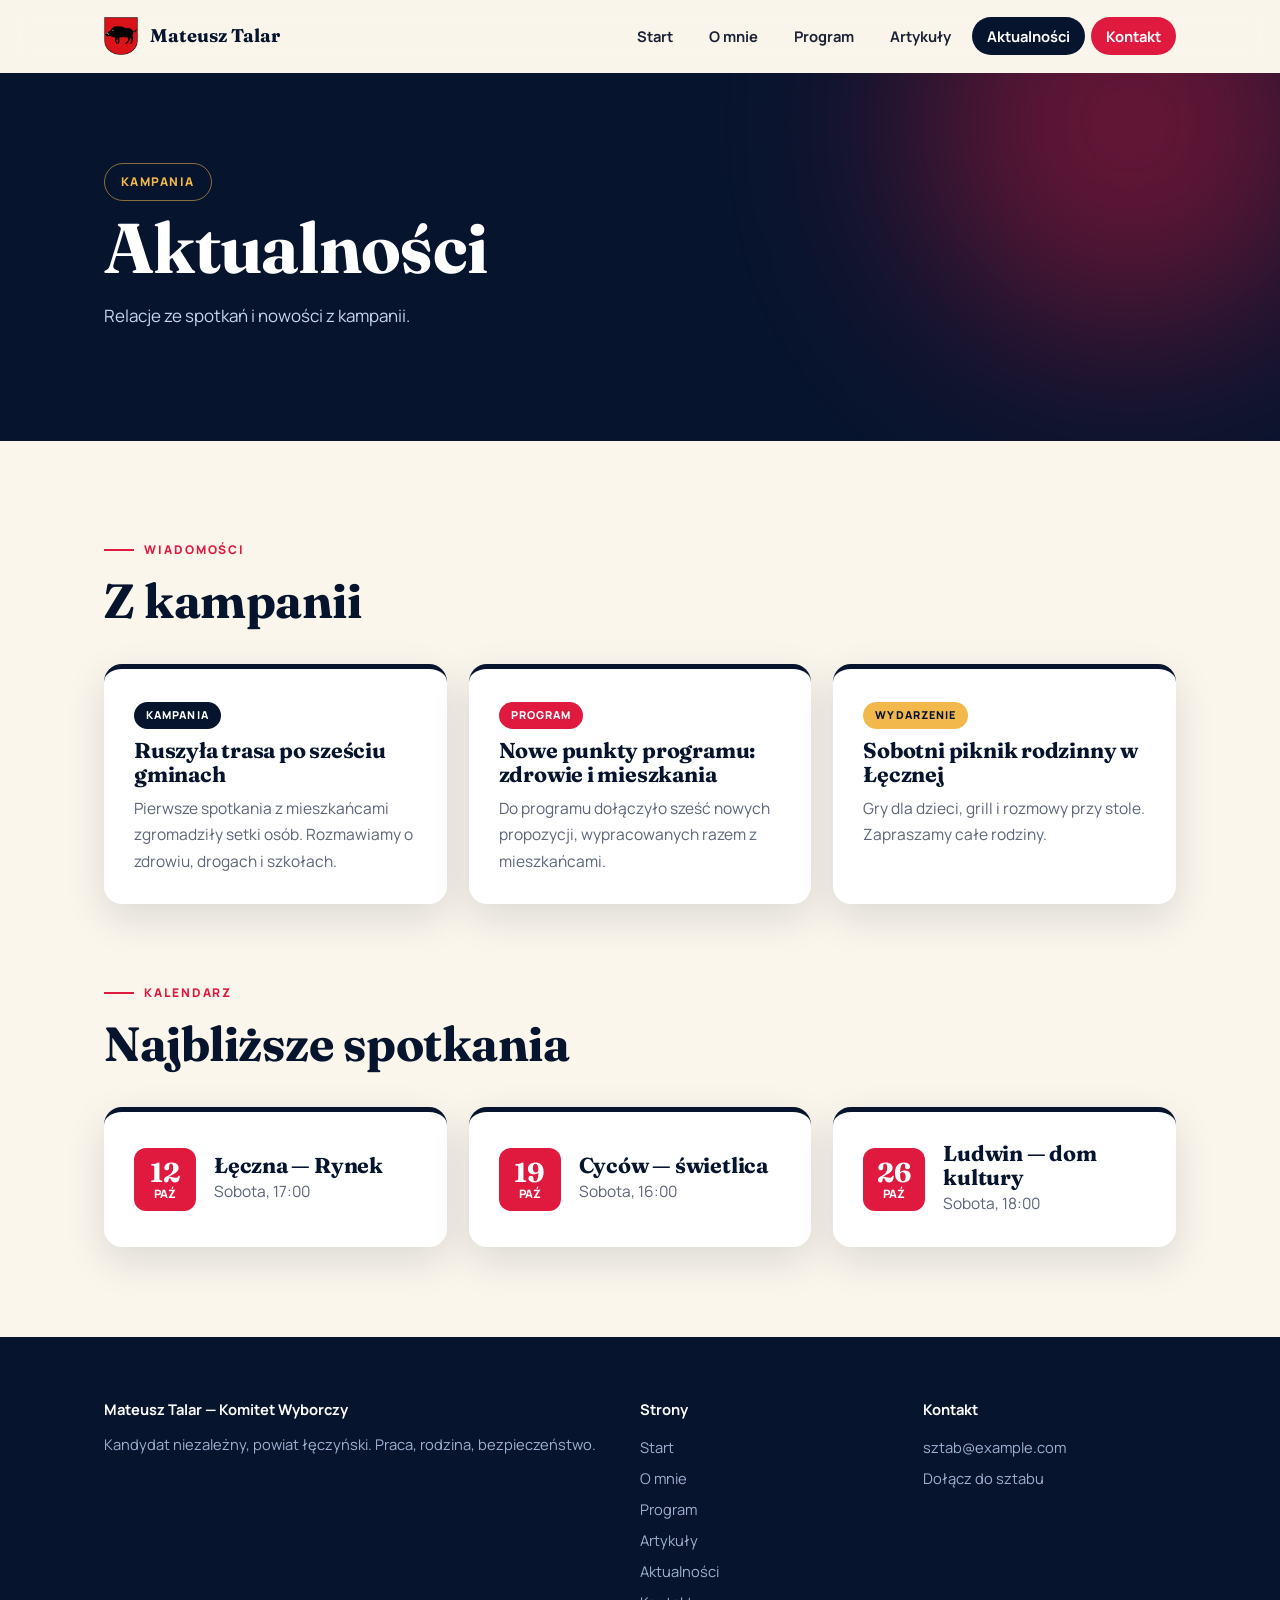
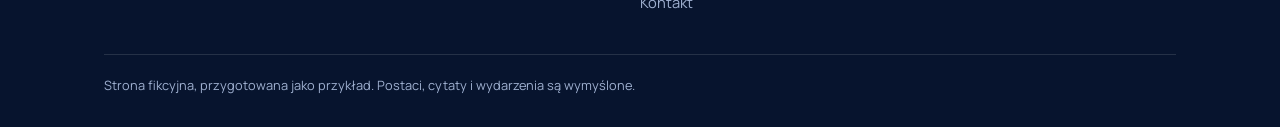
==== aktualnosci.html @ 23834174 "Add files via upload" ====
<!DOCTYPE html><html lang="pl"><head><meta charset="utf-8"><meta name="viewport" content="width=device-width,initial-scale=1"><title>Aktualności — Mateusz Talar</title><meta name="description" content="Wiadomości z kampanii."><link rel="preconnect" href="https://fonts.googleapis.com"><link rel="preconnect" href="https://fonts.gstatic.com" crossorigin><link href="https://fonts.googleapis.com/css2?family=Fraunces:ital,opsz,wght@0,9..144,600;0,9..144,800;1,9..144,600&family=Manrope:wght@400;600;800&display=swap" rel="stylesheet"><link rel="icon" href="logo.png"><link rel="stylesheet" href="style.css"></head><body><div id="nav"></div><header class="page-head"><div class="wrap"><span class="pill">Kampania</span><h1>Aktualności</h1><p>Relacje ze spotkań i nowości z kampanii.</p></div></header><section><div class="wrap"><span class="eyebrow">Wiadomości</span><h2>Z kampanii</h2><div class="grid g3" style="margin:36px 0 70px"><article class="card reveal d1"><span class="tag">Kampania</span><h3>Ruszyła trasa po sześciu gminach</h3><p>Pierwsze spotkania z mieszkańcami zgromadziły setki osób. Rozmawiamy o zdrowiu, drogach i szkołach.</p></article><article class="card reveal d2"><span class="tag">Program</span><h3>Nowe punkty programu: zdrowie i mieszkania</h3><p>Do programu dołączyło sześć nowych propozycji, wypracowanych razem z mieszkańcami.</p></article><article class="card reveal d3"><span class="tag">Wydarzenie</span><h3>Sobotni piknik rodzinny w Łęcznej</h3><p>Gry dla dzieci, grill i rozmowy przy stole. Zapraszamy całe rodziny.</p></article></div><span class="eyebrow">Kalendarz</span><h2>Najbliższe spotkania</h2><div class="grid g3" style="margin-top:36px"><div class="card meet reveal"><div class="date"><b>12</b>paź</div><div><h3 style="margin:0">Łęczna — Rynek</h3><p>Sobota, 17:00</p></div></div><div class="card meet reveal"><div class="date"><b>19</b>paź</div><div><h3 style="margin:0">Cyców — świetlica</h3><p>Sobota, 16:00</p></div></div><div class="card meet reveal"><div class="date"><b>26</b>paź</div><div><h3 style="margin:0">Ludwin — dom kultury</h3><p>Sobota, 18:00</p></div></div></div></div></section><div id="foot"></div><script src="script.js"></script></body></html>
---- style.css ----
:root{--ink:#07142e;--ink2:#0f2a5e;--red:#e0193f;--amber:#f2b84b;--cream:#faf6ec;--paper:#fff;--txt:#1b2236;--dim:#5b6479;--r:18px;--sh:0 14px 40px rgba(7,20,46,.12);--serif:'Fraunces',Georgia,serif;--sans:'Manrope',Arial,sans-serif}
*{box-sizing:border-box;margin:0}html{scroll-behavior:smooth}
body{font-family:var(--sans);color:var(--txt);background:var(--cream);line-height:1.7;font-size:17px;animation:fade .6s ease}
@keyframes fade{from{opacity:0}to{opacity:1}}
a{color:inherit;text-decoration:none}img,svg{max-width:100%}
.wrap{max-width:1120px;margin:0 auto;padding:0 24px}
h1,h2,h3{font-family:var(--serif);line-height:1.12;letter-spacing:-.01em}
h2{font-size:clamp(2rem,4.4vw,3rem);color:var(--ink)}
.eyebrow{display:inline-flex;gap:10px;align-items:center;font-size:.75rem;font-weight:800;letter-spacing:.16em;text-transform:uppercase;color:var(--red);margin-bottom:14px}
.eyebrow:before{content:"";width:30px;height:2px;background:currentColor}
section{padding:90px 0}
/* nav */
.nav{position:sticky;top:0;z-index:50;background:rgba(250,246,236,.8);backdrop-filter:blur(14px);border-bottom:1px solid transparent;transition:.3s}
.nav.scrolled{border-color:rgba(7,20,46,.1);box-shadow:0 6px 24px rgba(7,20,46,.08)}
.nav .wrap{display:flex;align-items:center;justify-content:space-between;height:72px}
.brand{display:flex;gap:12px;align-items:center;font-family:var(--serif);font-weight:700;font-size:1.15rem;color:var(--ink)}
.brand img{width:34px;height:auto;display:block}
.menu{display:flex;gap:6px;list-style:none;padding:0;align-items:center}
.menu a{padding:9px 15px;border-radius:99px;font-weight:700;font-size:.92rem;transition:.2s}
.menu a:hover,.menu a.on{background:var(--ink);color:#fff}
.menu a.cta-s{background:var(--red);color:#fff}.menu a.cta-s:hover{background:#b8112f}
.burger{display:none;background:none;border:0;font-size:1.8rem;cursor:pointer;color:var(--ink)}
/* buttons */
.btn{display:inline-block;padding:15px 30px;border-radius:99px;font-weight:800;font-size:.95rem;border:2px solid transparent;cursor:pointer;font-family:var(--sans);transition:.25s}
.btn.red{background:linear-gradient(135deg,#ff2d55,var(--red));color:#fff;box-shadow:0 12px 28px rgba(224,25,63,.4)}
.btn.red:hover{transform:translateY(-3px);box-shadow:0 18px 34px rgba(224,25,63,.5)}
.btn.line{border-color:rgba(255,255,255,.45);color:#fff}.btn.line:hover{background:#fff;color:var(--ink)}
.btn.dark{background:var(--ink);color:#fff}.btn.dark:hover{background:var(--ink2);transform:translateY(-3px)}
/* hero */
.hero{position:relative;color:#fff;overflow:hidden;padding:110px 0 150px;background:var(--ink)}
.hero:before,.hero:after{content:"";position:absolute;border-radius:50%;filter:blur(90px);opacity:.55;animation:drift 14s ease-in-out infinite alternate}
.hero:before{width:520px;height:520px;background:var(--red);top:-160px;right:-100px}
.hero:after{width:480px;height:480px;background:#2a5bd7;bottom:-200px;left:-120px;animation-delay:-6s}
@keyframes drift{to{transform:translate(-60px,50px) scale(1.15)}}
.hero .wrap{position:relative;z-index:2;display:grid;grid-template-columns:1.4fr .8fr;gap:50px;align-items:center}
.hero h1{font-size:clamp(3.2rem,9vw,6.4rem);font-weight:800;margin:18px 0 22px}
.hero h1 em{font-style:italic;color:var(--amber)}
.hero p.lead{font-size:1.2rem;color:#c8d4ee;max-width:540px;margin-bottom:34px}
.pill{display:inline-block;padding:8px 16px;border:1px solid rgba(242,184,75,.55);border-radius:99px;color:var(--amber);font-size:.75rem;font-weight:800;letter-spacing:.12em;text-transform:uppercase}
.crest{width:min(280px,70%);height:auto;margin:auto;display:block;filter:drop-shadow(0 30px 50px rgba(0,0,0,.5));animation:float 6s ease-in-out infinite}
@keyframes float{50%{transform:translateY(-14px) rotate(1.5deg)}}
.wave{position:absolute;bottom:-1px;left:0;width:100%;height:70px;z-index:3}
/* ticker */
.ticker{background:var(--amber);color:var(--ink);overflow:hidden;white-space:nowrap;font-weight:800;letter-spacing:.1em;text-transform:uppercase;font-size:.82rem;padding:13px 0}
.ticker div{display:inline-block;animation:tick 28s linear infinite}
@keyframes tick{to{transform:translateX(-50%)}}
/* cards & grids */
.grid{display:grid;gap:22px}.g3{grid-template-columns:repeat(auto-fit,minmax(280px,1fr))}.g2{grid-template-columns:repeat(auto-fit,minmax(340px,1fr))}
.card{background:var(--paper);border-radius:var(--r);padding:30px;box-shadow:var(--sh);border-top:5px solid var(--ink);transition:.3s}
.card:hover{transform:translateY(-8px);border-top-color:var(--red)}
.card h3{font-size:1.35rem;margin:10px 0 8px;color:var(--ink)}.card p{color:var(--dim);font-size:.97rem}
.tag{display:inline-block;padding:4px 12px;border-radius:99px;background:var(--ink);color:#fff;font-size:.68rem;font-weight:800;letter-spacing:.1em;text-transform:uppercase}
.card:nth-child(3n+2) .tag{background:var(--red)}.card:nth-child(3n) .tag{background:var(--amber);color:var(--ink)}
.stats{display:grid;grid-template-columns:repeat(auto-fit,minmax(200px,1fr));gap:22px;margin-top:0;position:relative;z-index:4}
.stat{background:#fff;border-radius:var(--r);padding:28px;box-shadow:var(--sh);text-align:center}
.stat b{display:block;font-family:var(--serif);font-size:3.4rem;color:var(--red);line-height:1}.stat span{color:var(--dim);font-weight:600;font-size:.9rem}
.dark-sec{background:linear-gradient(135deg,var(--ink),var(--ink2));color:#fff}.dark-sec h2{color:#fff}
.timeline{border-left:3px solid var(--amber);padding-left:30px;display:grid;gap:30px;margin-top:30px}
.timeline div{position:relative}.timeline div:before{content:"";position:absolute;left:-40px;top:6px;width:16px;height:16px;border-radius:50%;background:var(--red);border:3px solid var(--cream)}
.timeline b{font-family:var(--serif);color:var(--red);font-size:1.3rem}
.quote{font-family:var(--serif);font-size:clamp(1.5rem,3vw,2.2rem);font-style:italic;max-width:820px;color:var(--ink)}
.filters{display:flex;flex-wrap:wrap;gap:10px;margin:26px 0 38px}
.filters button{padding:10px 20px;border-radius:99px;border:2px solid var(--ink);background:none;font-weight:800;cursor:pointer;font-family:var(--sans);transition:.2s}
.filters button.on,.filters button:hover{background:var(--ink);color:#fff}
.page-head{background:var(--ink);color:#fff;padding:90px 0 110px;position:relative;overflow:hidden}
.page-head:before{content:"";position:absolute;width:420px;height:420px;border-radius:50%;background:var(--red);filter:blur(100px);opacity:.45;top:-160px;right:-60px;animation:drift 12s ease-in-out infinite alternate}
.page-head .wrap{position:relative}.page-head h1{font-size:clamp(2.4rem,6vw,4.4rem);margin-top:8px}.page-head p{color:#c8d4ee;max-width:620px;margin-top:14px}
.meet{display:flex;gap:18px;align-items:center}.date{min-width:62px;text-align:center;background:var(--red);color:#fff;border-radius:12px;padding:10px 4px;font-size:.72rem;font-weight:800;text-transform:uppercase;line-height:1.1}.date b{display:block;font-family:var(--serif);font-size:1.7rem}
form{display:grid;gap:16px}label{font-weight:800;font-size:.8rem;text-transform:uppercase;letter-spacing:.08em}
input,textarea,select{width:100%;padding:14px 16px;border-radius:12px;border:2px solid #e3dccb;font:inherit;background:#fff;transition:.2s}
input:focus,textarea:focus,select:focus{outline:none;border-color:var(--red);box-shadow:0 0 0 4px rgba(224,25,63,.15)}
footer{background:var(--ink);color:#9fb0d0;padding:60px 0 30px;font-size:.92rem}
footer .cols{display:grid;grid-template-columns:2fr 1fr 1fr;gap:30px}footer h4{color:#fff;margin-bottom:10px}footer a{display:block;padding:3px 0}footer a:hover{color:var(--amber)}
.fine{border-top:1px solid rgba(255,255,255,.12);margin-top:36px;padding-top:20px;font-size:.8rem}
.reveal{opacity:0;transform:translateY(34px);transition:opacity .8s,transform .8s cubic-bezier(.2,.7,.2,1)}.reveal.in{opacity:1;transform:none}
.d1{transition-delay:.1s}.d2{transition-delay:.2s}.d3{transition-delay:.3s}
@media(max-width:820px){.hero .wrap{grid-template-columns:1fr}.crest{display:none}.burger{display:block}
.menu{display:none;position:absolute;top:72px;left:0;right:0;background:var(--cream);flex-direction:column;padding:16px;box-shadow:var(--sh)}.menu.open{display:flex}footer .cols{grid-template-columns:1fr}section{padding:64px 0}}
@media(prefers-reduced-motion:reduce){*{animation:none!important;transition:none!important}.reveal{opacity:1;transform:none}}
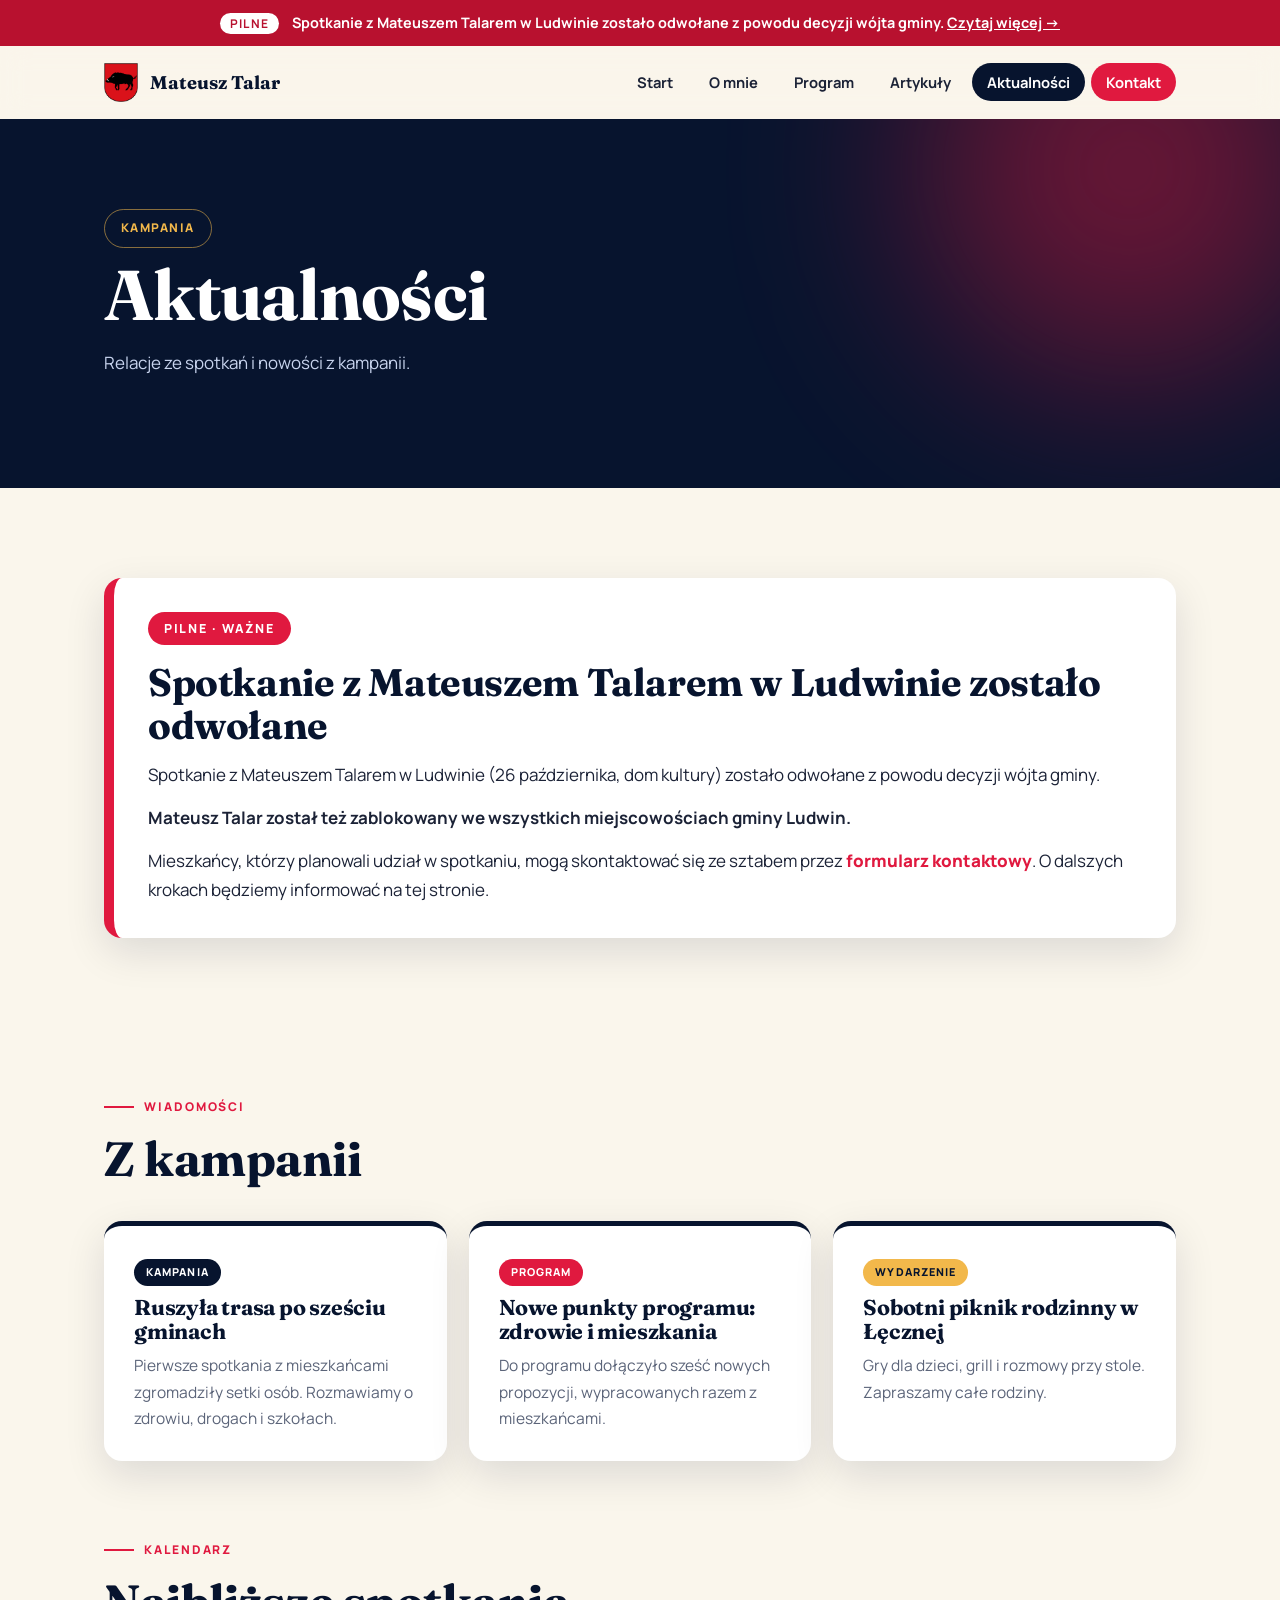
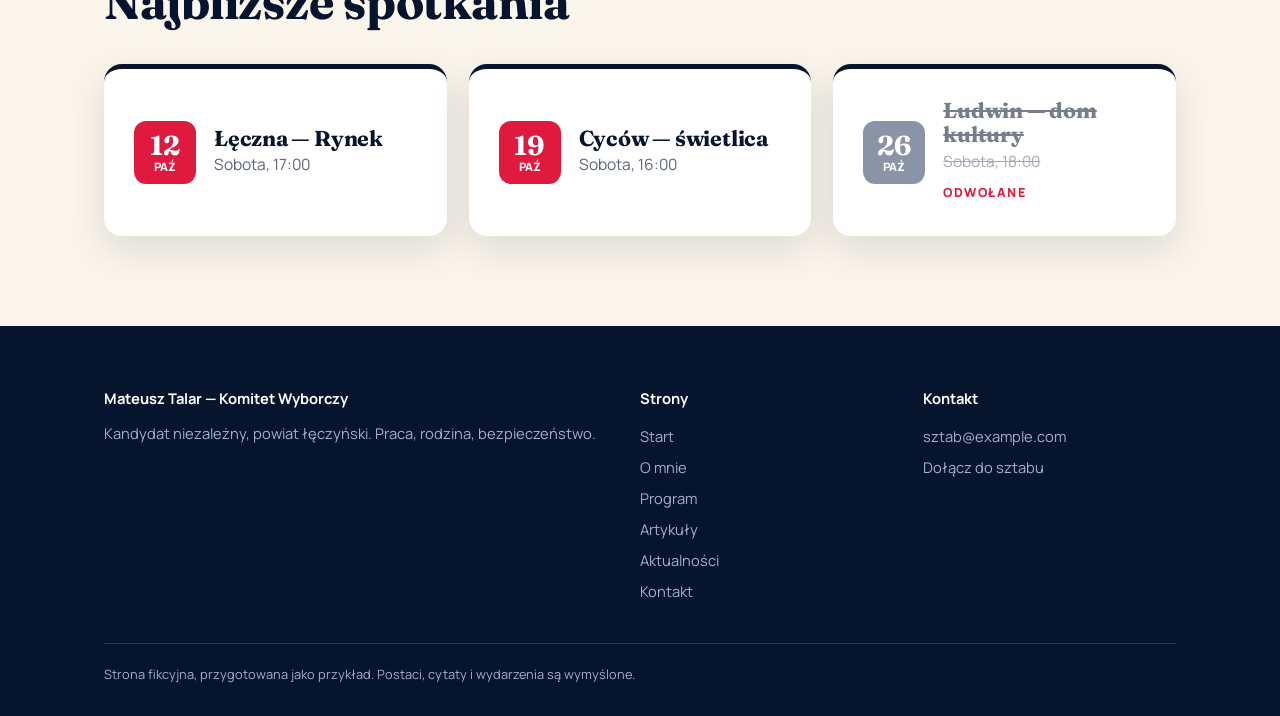
==== commit c3d1364a: "Add files via upload" ====
--- a/aktualnosci.html
+++ b/aktualnosci.html
@@ -1 +1,2 @@
-<!DOCTYPE html><html lang="pl"><head><meta charset="utf-8"><meta name="viewport" content="width=device-width,initial-scale=1"><title>Aktualności — Mateusz Talar</title><meta name="description" content="Wiadomości z kampanii."><link rel="preconnect" href="https://fonts.googleapis.com"><link rel="preconnect" href="https://fonts.gstatic.com" crossorigin><link href="https://fonts.googleapis.com/css2?family=Fraunces:ital,opsz,wght@0,9..144,600;0,9..144,800;1,9..144,600&family=Manrope:wght@400;600;800&display=swap" rel="stylesheet"><link rel="icon" href="logo.png"><link rel="stylesheet" href="style.css"></head><body><div id="nav"></div><header class="page-head"><div class="wrap"><span class="pill">Kampania</span><h1>Aktualności</h1><p>Relacje ze spotkań i nowości z kampanii.</p></div></header><section><div class="wrap"><span class="eyebrow">Wiadomości</span><h2>Z kampanii</h2><div class="grid g3" style="margin:36px 0 70px"><article class="card reveal d1"><span class="tag">Kampania</span><h3>Ruszyła trasa po sześciu gminach</h3><p>Pierwsze spotkania z mieszkańcami zgromadziły setki osób. Rozmawiamy o zdrowiu, drogach i szkołach.</p></article><article class="card reveal d2"><span class="tag">Program</span><h3>Nowe punkty programu: zdrowie i mieszkania</h3><p>Do programu dołączyło sześć nowych propozycji, wypracowanych razem z mieszkańcami.</p></article><article class="card reveal d3"><span class="tag">Wydarzenie</span><h3>Sobotni piknik rodzinny w Łęcznej</h3><p>Gry dla dzieci, grill i rozmowy przy stole. Zapraszamy całe rodziny.</p></article></div><span class="eyebrow">Kalendarz</span><h2>Najbliższe spotkania</h2><div class="grid g3" style="margin-top:36px"><div class="card meet reveal"><div class="date"><b>12</b>paź</div><div><h3 style="margin:0">Łęczna — Rynek</h3><p>Sobota, 17:00</p></div></div><div class="card meet reveal"><div class="date"><b>19</b>paź</div><div><h3 style="margin:0">Cyców — świetlica</h3><p>Sobota, 16:00</p></div></div><div class="card meet reveal"><div class="date"><b>26</b>paź</div><div><h3 style="margin:0">Ludwin — dom kultury</h3><p>Sobota, 18:00</p></div></div></div></div></section><div id="foot"></div><script src="script.js"></script></body></html>+<!DOCTYPE html><html lang="pl"><head><meta charset="utf-8"><meta name="viewport" content="width=device-width,initial-scale=1"><title>Aktualności — Mateusz Talar</title><meta name="description" content="Wiadomości z kampanii."><link rel="preconnect" href="https://fonts.googleapis.com"><link rel="preconnect" href="https://fonts.gstatic.com" crossorigin><link href="https://fonts.googleapis.com/css2?family=Fraunces:ital,opsz,wght@0,9..144,600;0,9..144,800;1,9..144,600&family=Manrope:wght@400;600;800&display=swap" rel="stylesheet"><link rel="icon" href="logo.png"><link rel="stylesheet" href="style.css"></head><body><div id="nav"></div><header class="page-head"><div class="wrap"><span class="pill">Kampania</span><h1>Aktualności</h1><p>Relacje ze spotkań i nowości z kampanii.</p></div></header><section><div class="wrap"><div class="urgent" id="pilne"><span class="badge">PILNE · WAŻNE</span><h2>Spotkanie z Mateuszem Talarem w Ludwinie zostało odwołane</h2><p>Spotkanie z Mateuszem Talarem w Ludwinie (26 października, dom kultury) zostało odwołane z powodu decyzji wójta gminy.</p><p style="margin-top:14px"><strong>Mateusz Talar został też zablokowany we wszystkich miejscowościach gminy Ludwin.</strong></p><p style="margin-top:14px">Mieszkańcy, którzy planowali udział w spotkaniu, mogą skontaktować się ze sztabem przez <a href="kontakt.html" style="color:var(--red);font-weight:800">formularz kontaktowy</a>. O dalszych krokach będziemy informować na tej stronie.</p></div></div></section>
+<section style="padding-top:0"><div class="wrap"><span class="eyebrow">Wiadomości</span><h2>Z kampanii</h2><div class="grid g3" style="margin:36px 0 70px"><article class="card reveal d1"><span class="tag">Kampania</span><h3>Ruszyła trasa po sześciu gminach</h3><p>Pierwsze spotkania z mieszkańcami zgromadziły setki osób. Rozmawiamy o zdrowiu, drogach i szkołach.</p></article><article class="card reveal d2"><span class="tag">Program</span><h3>Nowe punkty programu: zdrowie i mieszkania</h3><p>Do programu dołączyło sześć nowych propozycji, wypracowanych razem z mieszkańcami.</p></article><article class="card reveal d3"><span class="tag">Wydarzenie</span><h3>Sobotni piknik rodzinny w Łęcznej</h3><p>Gry dla dzieci, grill i rozmowy przy stole. Zapraszamy całe rodziny.</p></article></div><span class="eyebrow">Kalendarz</span><h2>Najbliższe spotkania</h2><div class="grid g3" style="margin-top:36px"><div class="card meet reveal"><div class="date"><b>12</b>paź</div><div><h3 style="margin:0">Łęczna — Rynek</h3><p>Sobota, 17:00</p></div></div><div class="card meet reveal"><div class="date"><b>19</b>paź</div><div><h3 style="margin:0">Cyców — świetlica</h3><p>Sobota, 16:00</p></div></div><div class="card meet reveal cancelled"><div class="date"><b>26</b>paź</div><div><h3 style="margin:0">Ludwin — dom kultury</h3><p>Sobota, 18:00</p><span class="stamp">ODWOŁANE</span></div></div></div></div></section><div id="foot"></div><script src="script.js"></script></body></html>
--- a/style.css
+++ b/style.css
@@ -77,3 +77,12 @@
 @media(max-width:820px){.hero .wrap{grid-template-columns:1fr}.crest{display:none}.burger{display:block}
 .menu{display:none;position:absolute;top:72px;left:0;right:0;background:var(--cream);flex-direction:column;padding:16px;box-shadow:var(--sh)}.menu.open{display:flex}footer .cols{grid-template-columns:1fr}section{padding:64px 0}}
 @media(prefers-reduced-motion:reduce){*{animation:none!important;transition:none!important}.reveal{opacity:1;transform:none}}
+
+.alert{display:block;background:#b8112f;color:#fff;text-align:center;padding:11px 20px;font-weight:700;font-size:.9rem;animation:pulse 2.4s ease-in-out infinite}
+.alert b{background:#fff;color:#b8112f;padding:2px 10px;border-radius:99px;margin-right:10px;letter-spacing:.1em;font-size:.75rem}
+@keyframes pulse{50%{background:#e0193f}}
+.urgent{background:#fff;border-left:10px solid var(--red);border-radius:var(--r);padding:34px;box-shadow:var(--sh);margin-bottom:60px;scroll-margin-top:90px}
+.urgent .badge{display:inline-block;background:var(--red);color:#fff;font-weight:800;letter-spacing:.14em;padding:6px 16px;border-radius:99px;font-size:.78rem;animation:pulse 2.4s ease-in-out infinite}
+.urgent h2{margin:16px 0 14px;font-size:clamp(1.7rem,3.6vw,2.4rem)}
+.cancelled h3,.cancelled p{text-decoration:line-through;opacity:.55}.cancelled .date{background:#8b93a6}
+.stamp{display:inline-block;margin-top:8px;color:var(--red);font-weight:800;font-size:.78rem;letter-spacing:.12em;text-decoration:none!important}
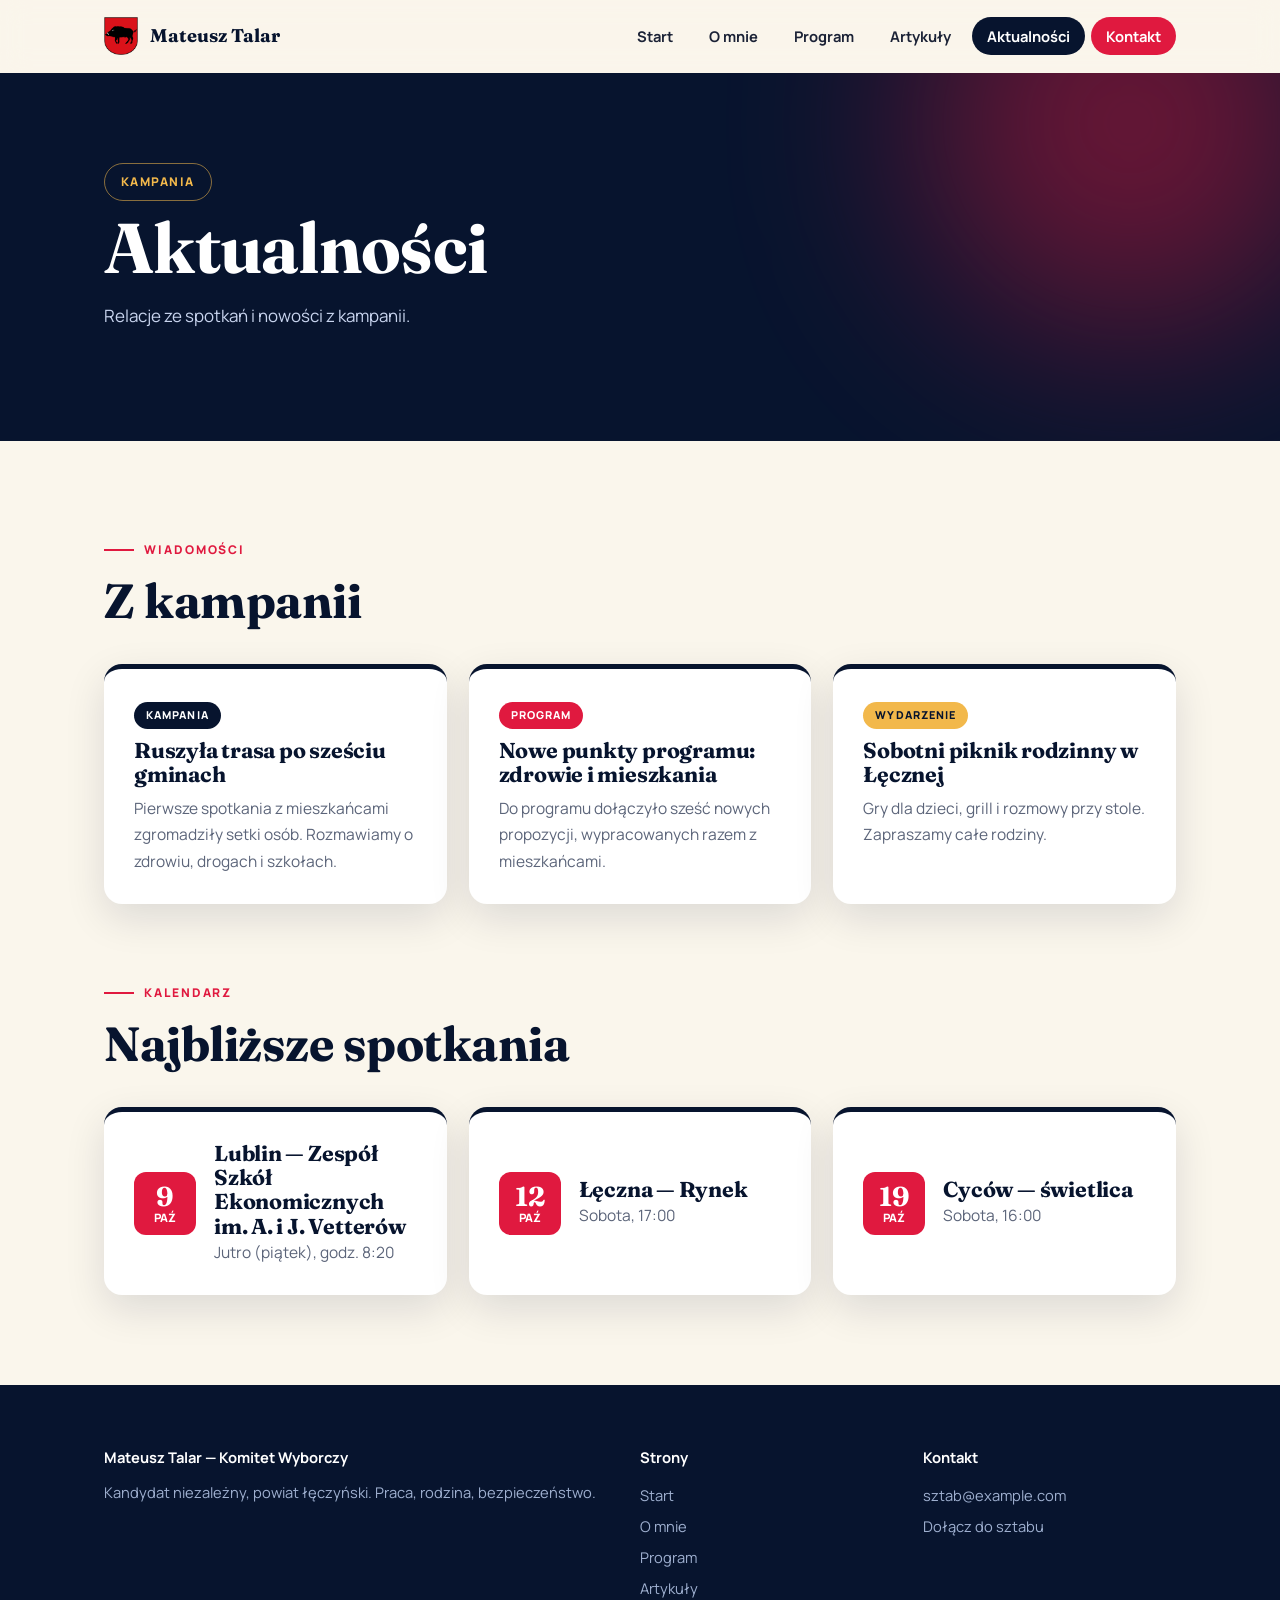
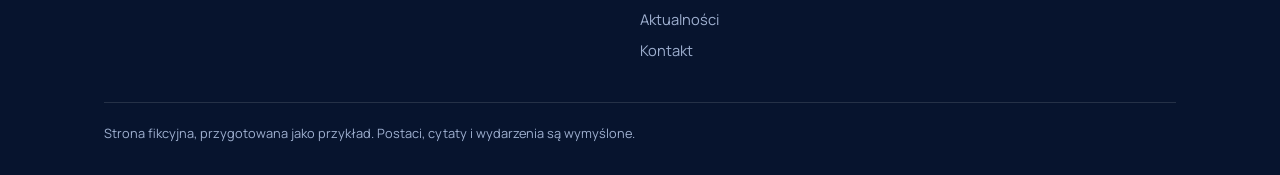
==== commit b1a8d42f: "Add files via upload" ====
--- a/aktualnosci.html
+++ b/aktualnosci.html
@@ -1,2 +1 @@
-<!DOCTYPE html><html lang="pl"><head><meta charset="utf-8"><meta name="viewport" content="width=device-width,initial-scale=1"><title>Aktualności — Mateusz Talar</title><meta name="description" content="Wiadomości z kampanii."><link rel="preconnect" href="https://fonts.googleapis.com"><link rel="preconnect" href="https://fonts.gstatic.com" crossorigin><link href="https://fonts.googleapis.com/css2?family=Fraunces:ital,opsz,wght@0,9..144,600;0,9..144,800;1,9..144,600&family=Manrope:wght@400;600;800&display=swap" rel="stylesheet"><link rel="icon" href="logo.png"><link rel="stylesheet" href="style.css"></head><body><div id="nav"></div><header class="page-head"><div class="wrap"><span class="pill">Kampania</span><h1>Aktualności</h1><p>Relacje ze spotkań i nowości z kampanii.</p></div></header><section><div class="wrap"><div class="urgent" id="pilne"><span class="badge">PILNE · WAŻNE</span><h2>Spotkanie z Mateuszem Talarem w Ludwinie zostało odwołane</h2><p>Spotkanie z Mateuszem Talarem w Ludwinie (26 października, dom kultury) zostało odwołane z powodu decyzji wójta gminy.</p><p style="margin-top:14px"><strong>Mateusz Talar został też zablokowany we wszystkich miejscowościach gminy Ludwin.</strong></p><p style="margin-top:14px">Mieszkańcy, którzy planowali udział w spotkaniu, mogą skontaktować się ze sztabem przez <a href="kontakt.html" style="color:var(--red);font-weight:800">formularz kontaktowy</a>. O dalszych krokach będziemy informować na tej stronie.</p></div></div></section>
-<section style="padding-top:0"><div class="wrap"><span class="eyebrow">Wiadomości</span><h2>Z kampanii</h2><div class="grid g3" style="margin:36px 0 70px"><article class="card reveal d1"><span class="tag">Kampania</span><h3>Ruszyła trasa po sześciu gminach</h3><p>Pierwsze spotkania z mieszkańcami zgromadziły setki osób. Rozmawiamy o zdrowiu, drogach i szkołach.</p></article><article class="card reveal d2"><span class="tag">Program</span><h3>Nowe punkty programu: zdrowie i mieszkania</h3><p>Do programu dołączyło sześć nowych propozycji, wypracowanych razem z mieszkańcami.</p></article><article class="card reveal d3"><span class="tag">Wydarzenie</span><h3>Sobotni piknik rodzinny w Łęcznej</h3><p>Gry dla dzieci, grill i rozmowy przy stole. Zapraszamy całe rodziny.</p></article></div><span class="eyebrow">Kalendarz</span><h2>Najbliższe spotkania</h2><div class="grid g3" style="margin-top:36px"><div class="card meet reveal"><div class="date"><b>12</b>paź</div><div><h3 style="margin:0">Łęczna — Rynek</h3><p>Sobota, 17:00</p></div></div><div class="card meet reveal"><div class="date"><b>19</b>paź</div><div><h3 style="margin:0">Cyców — świetlica</h3><p>Sobota, 16:00</p></div></div><div class="card meet reveal cancelled"><div class="date"><b>26</b>paź</div><div><h3 style="margin:0">Ludwin — dom kultury</h3><p>Sobota, 18:00</p><span class="stamp">ODWOŁANE</span></div></div></div></div></section><div id="foot"></div><script src="script.js"></script></body></html>+<!DOCTYPE html><html lang="pl"><head><meta charset="utf-8"><meta name="viewport" content="width=device-width,initial-scale=1"><title>Aktualności — Mateusz Talar</title><meta name="description" content="Wiadomości z kampanii."><link rel="preconnect" href="https://fonts.googleapis.com"><link rel="preconnect" href="https://fonts.gstatic.com" crossorigin><link href="https://fonts.googleapis.com/css2?family=Fraunces:ital,opsz,wght@0,9..144,600;0,9..144,800;1,9..144,600&family=Manrope:wght@400;600;800&display=swap" rel="stylesheet"><link rel="icon" href="logo.png"><link rel="stylesheet" href="style.css"></head><body><div id="nav"></div><header class="page-head"><div class="wrap"><span class="pill">Kampania</span><h1>Aktualności</h1><p>Relacje ze spotkań i nowości z kampanii.</p></div></header><section><div class="wrap"><span class="eyebrow">Wiadomości</span><h2>Z kampanii</h2><div class="grid g3" style="margin:36px 0 70px"><article class="card reveal d1"><span class="tag">Kampania</span><h3>Ruszyła trasa po sześciu gminach</h3><p>Pierwsze spotkania z mieszkańcami zgromadziły setki osób. Rozmawiamy o zdrowiu, drogach i szkołach.</p></article><article class="card reveal d2"><span class="tag">Program</span><h3>Nowe punkty programu: zdrowie i mieszkania</h3><p>Do programu dołączyło sześć nowych propozycji, wypracowanych razem z mieszkańcami.</p></article><article class="card reveal d3"><span class="tag">Wydarzenie</span><h3>Sobotni piknik rodzinny w Łęcznej</h3><p>Gry dla dzieci, grill i rozmowy przy stole. Zapraszamy całe rodziny.</p></article></div><span class="eyebrow">Kalendarz</span><h2>Najbliższe spotkania</h2><div class="grid g3" style="margin-top:36px"><div class="card meet reveal"><div class="date"><b>9</b>paź</div><div><h3 style="margin:0">Lublin — Zespół Szkół Ekonomicznych im. A. i J. Vetterów</h3><p>Jutro (piątek), godz. 8:20</p></div></div><div class="card meet reveal"><div class="date"><b>12</b>paź</div><div><h3 style="margin:0">Łęczna — Rynek</h3><p>Sobota, 17:00</p></div></div><div class="card meet reveal"><div class="date"><b>19</b>paź</div><div><h3 style="margin:0">Cyców — świetlica</h3><p>Sobota, 16:00</p></div></div></div></div></section><div id="foot"></div><script src="script.js"></script></body></html>
